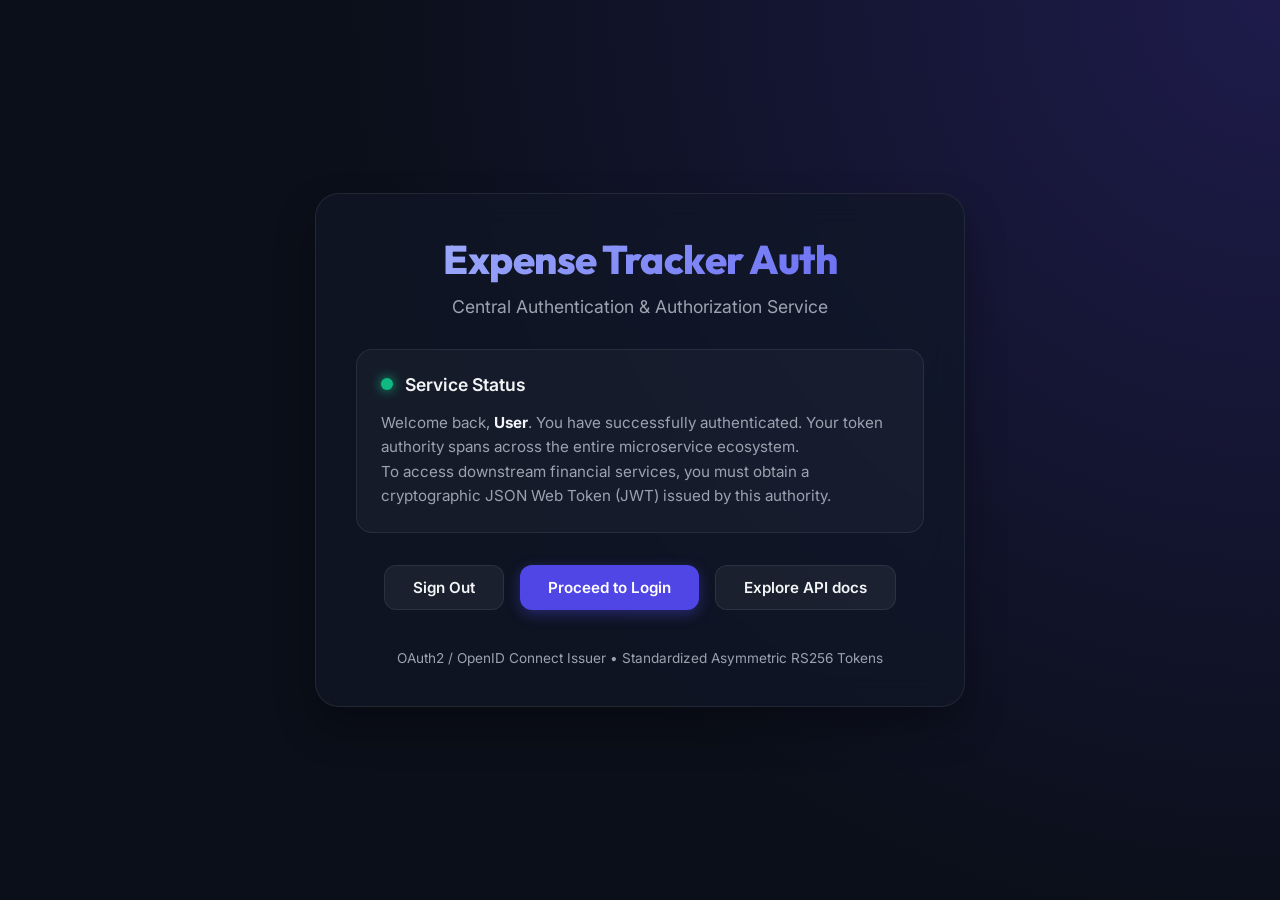
==== src/main/resources/templates/index.html @ 0cf5b8ae "Initial upload" ====
<!DOCTYPE html>
<html xmlns:th="http://www.thymeleaf.org">
<head>
    <meta charset="UTF-8">
    <meta name="viewport" content="width=device-width, initial-scale=1.0">
    <title>Expense Tracker Auth - Central Identity Service</title>
    <link href="https://fonts.googleapis.com/css2?family=Inter:wght@300;400;500;600;700&family=Outfit:wght@400;600;700;800&display=swap" rel="stylesheet">
    <style>
        :root {
            --bg-color: #0b0f19;
            --card-bg: rgba(17, 24, 39, 0.7);
            --border-color: rgba(255, 255, 255, 0.08);
            --primary: #4f46e5;
            --primary-hover: #4338ca;
            --text-color: #f3f4f6;
            --text-muted: #9ca3af;
            --success: #10b981;
        }

        * {
            box-sizing: border-box;
            margin: 0;
            padding: 0;
        }

        body {
            font-family: 'Inter', sans-serif;
            background: radial-gradient(circle at top right, #1e1b4b, var(--bg-color) 60%);
            color: var(--text-color);
            min-height: 100vh;
            display: flex;
            flex-direction: column;
            align-items: center;
            justify-content: center;
            overflow-x: hidden;
            padding: 20px;
        }

        .container {
            width: 100%;
            max-width: 650px;
            background: var(--card-bg);
            backdrop-filter: blur(16px);
            border: 1px solid var(--border-color);
            border-radius: 24px;
            padding: 40px;
            box-shadow: 0 20px 40px rgba(0, 0, 0, 0.3);
            text-align: center;
            animation: fadeIn 0.8s cubic-bezier(0.16, 1, 0.3, 1) forwards;
        }

        @keyframes fadeIn {
            from { opacity: 0; transform: translateY(20px); }
            to { opacity: 1; transform: translateY(0); }
        }

        h1 {
            font-family: 'Outfit', sans-serif;
            font-size: 2.5rem;
            font-weight: 800;
            background: linear-gradient(135deg, #a5b4fc, #6366f1);
            -webkit-background-clip: text;
            -webkit-text-fill-color: transparent;
            margin-bottom: 12px;
            letter-spacing: -0.5px;
        }

        p.subtitle {
            color: var(--text-muted);
            font-size: 1.1rem;
            margin-bottom: 32px;
        }

        .status-card {
            background: rgba(255, 255, 255, 0.03);
            border: 1px solid var(--border-color);
            border-radius: 16px;
            padding: 24px;
            margin-bottom: 32px;
            text-align: left;
        }

        .status-header {
            display: flex;
            align-items: center;
            gap: 12px;
            margin-bottom: 16px;
        }

        .pulse-indicator {
            width: 12px;
            height: 12px;
            border-radius: 50%;
            background: var(--success);
            box-shadow: 0 0 12px var(--success);
            animation: pulse 2s infinite;
        }

        @keyframes pulse {
            0% { transform: scale(0.95); box-shadow: 0 0 0 0 rgba(16, 185, 129, 0.7); }
            70% { transform: scale(1); box-shadow: 0 0 0 10px rgba(16, 185, 129, 0); }
            100% { transform: scale(0.95); box-shadow: 0 0 0 0 rgba(16, 185, 129, 0); }
        }

        .status-title {
            font-weight: 600;
            font-size: 1.1rem;
        }

        .user-details {
            font-size: 0.95rem;
            color: var(--text-muted);
            line-height: 1.6;
        }

        .user-details strong {
            color: var(--text-color);
        }

        .actions {
            display: flex;
            gap: 16px;
            justify-content: center;
            flex-wrap: wrap;
        }

        .btn {
            font-family: 'Inter', sans-serif;
            font-weight: 600;
            font-size: 0.95rem;
            padding: 12px 28px;
            border-radius: 12px;
            border: none;
            cursor: pointer;
            text-decoration: none;
            transition: all 0.2s ease;
            display: inline-flex;
            align-items: center;
            justify-content: center;
        }

        .btn-primary {
            background: var(--primary);
            color: #ffffff;
            box-shadow: 0 4px 14px rgba(79, 70, 229, 0.4);
        }

        .btn-primary:hover {
            background: var(--primary-hover);
            transform: translateY(-2px);
        }

        .btn-secondary {
            background: rgba(255, 255, 255, 0.05);
            color: var(--text-color);
            border: 1px solid var(--border-color);
        }

        .btn-secondary:hover {
            background: rgba(255, 255, 255, 0.1);
            transform: translateY(-2px);
        }

        .footer {
            margin-top: 40px;
            font-size: 0.85rem;
            color: var(--text-muted);
        }
    </style>
</head>
<body>
    <div class="container">
        <h1>Expense Tracker Auth</h1>
        <p class="subtitle">Central Authentication & Authorization Service</p>

        <div class="status-card">
            <div class="status-header">
                <div class="pulse-indicator"></div>
                <div class="status-title" th:text="${authenticated} ? 'Authenticated Session Active' : 'Identity Provider Online'">Service Status</div>
            </div>
            <div class="user-details" th:if="${authenticated}">
                Welcome back, <strong th:text="${username}">User</strong>. You have successfully authenticated. Your token authority spans across the entire microservice ecosystem.
            </div>
            <div class="user-details" th:unless="${authenticated}">
                To access downstream financial services, you must obtain a cryptographic JSON Web Token (JWT) issued by this authority.
            </div>
        </div>

        <div class="actions">
            <a th:if="${authenticated}" href="/logout" class="btn btn-secondary">Sign Out</a>
            <a th:unless="${authenticated}" href="/login" class="btn btn-primary">Proceed to Login</a>
            <a href="/swagger-ui.html" class="btn btn-secondary">Explore API docs</a>
        </div>

        <div class="footer">
            OAuth2 / OpenID Connect Issuer • Standardized Asymmetric RS256 Tokens
        </div>
    </div>
</body>
</html>
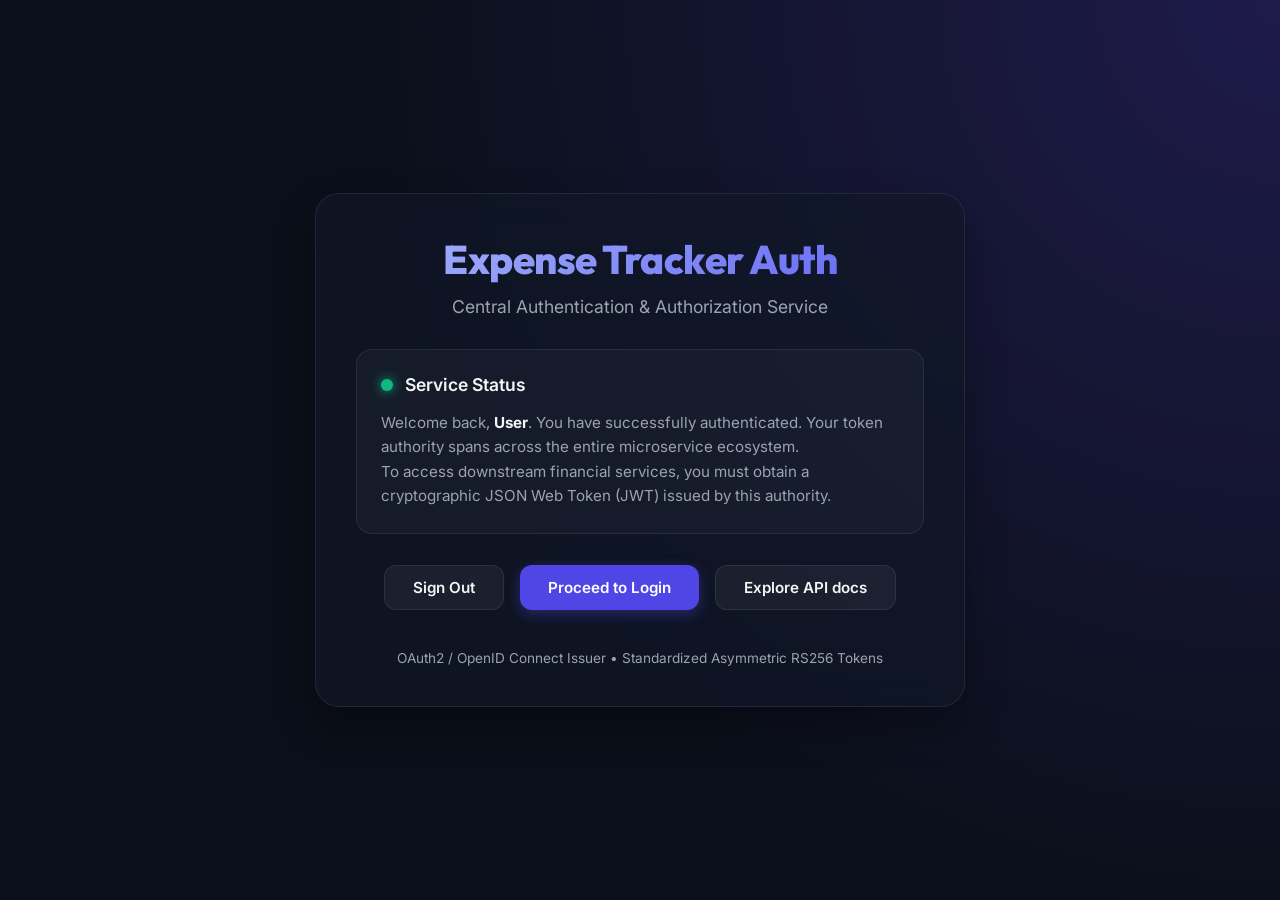
==== commit c2d79b5a: "feat(auth): harden security and require explicit profiles - require explicit dev/prod Spring profile" ====
--- a/src/main/resources/templates/index.html
+++ b/src/main/resources/templates/index.html
@@ -124,6 +124,10 @@
             flex-wrap: wrap;
         }
 
+        .logout-form {
+            display: inline-flex;
+        }
+
         .btn {
             font-family: 'Inter', sans-serif;
             font-weight: 600;
@@ -187,7 +191,10 @@
         </div>
 
         <div class="actions">
-            <a th:if="${authenticated}" href="/logout" class="btn btn-secondary">Sign Out</a>
+            <form th:if="${authenticated}" th:action="@{/logout}" method="post" class="logout-form">
+                <input type="hidden" th:name="${_csrf.parameterName}" th:value="${_csrf.token}">
+                <button type="submit" class="btn btn-secondary">Sign Out</button>
+            </form>
             <a th:unless="${authenticated}" href="/login" class="btn btn-primary">Proceed to Login</a>
             <a href="/swagger-ui.html" class="btn btn-secondary">Explore API docs</a>
         </div>
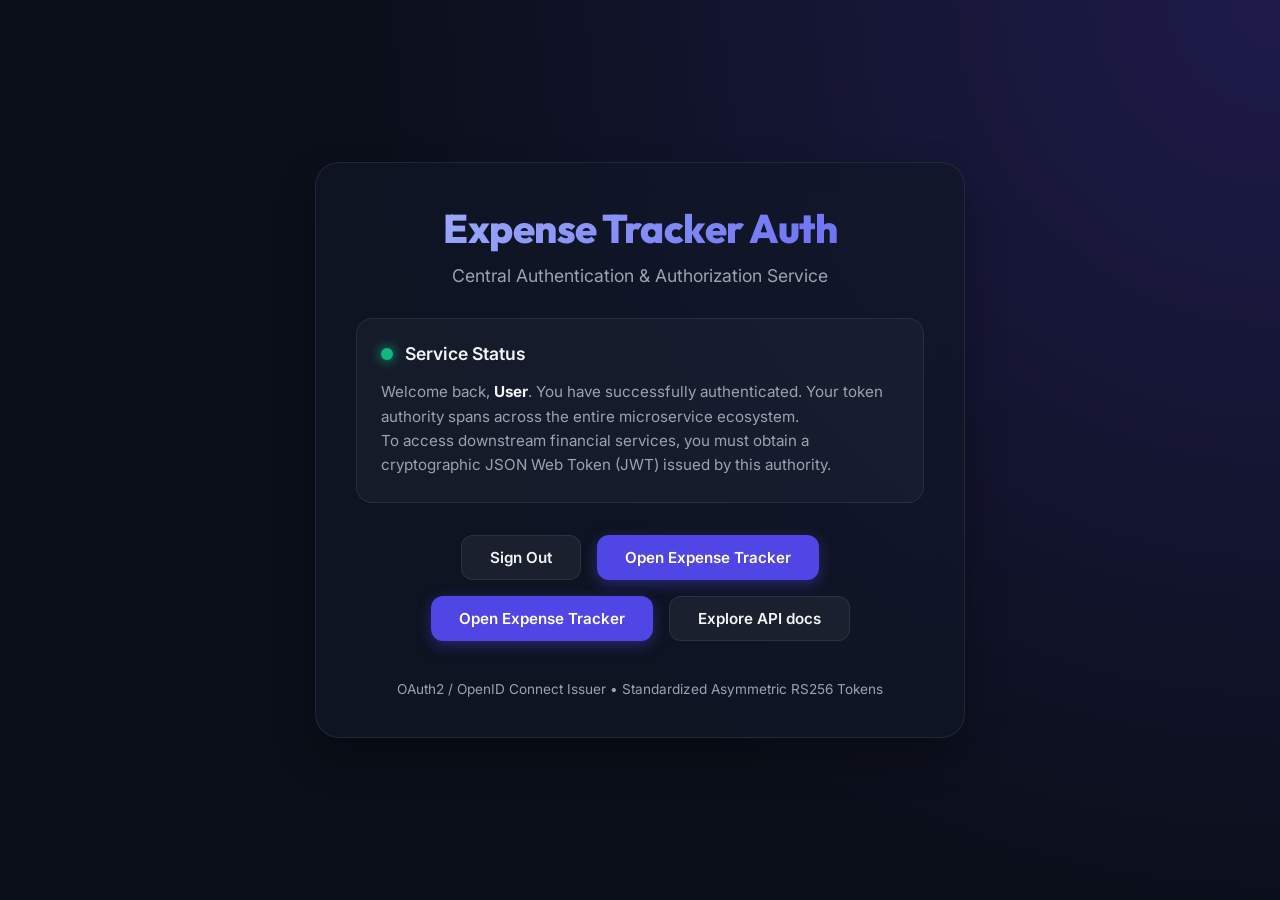
==== commit a3c5b0ab: "fix(auth): align OIDC redirects and local prod defaults - Redirect successful auth and email verific" ====
--- a/src/main/resources/templates/index.html
+++ b/src/main/resources/templates/index.html
@@ -171,6 +171,7 @@
             color: var(--text-muted);
         }
     </style>
+    <link rel="stylesheet" th:href="@{/css/auth-pages.css}">
 </head>
 <body>
     <div class="container">
@@ -195,7 +196,8 @@
                 <input type="hidden" th:name="${_csrf.parameterName}" th:value="${_csrf.token}">
                 <button type="submit" class="btn btn-secondary">Sign Out</button>
             </form>
-            <a th:unless="${authenticated}" href="/login" class="btn btn-primary">Proceed to Login</a>
+            <a th:if="${authenticated}" th:href="${frontendBaseUrl}" class="btn btn-primary">Open Expense Tracker</a>
+            <a th:unless="${authenticated}" th:href="${frontendBaseUrl}" class="btn btn-primary">Open Expense Tracker</a>
             <a href="/swagger-ui.html" class="btn btn-secondary">Explore API docs</a>
         </div>
 
